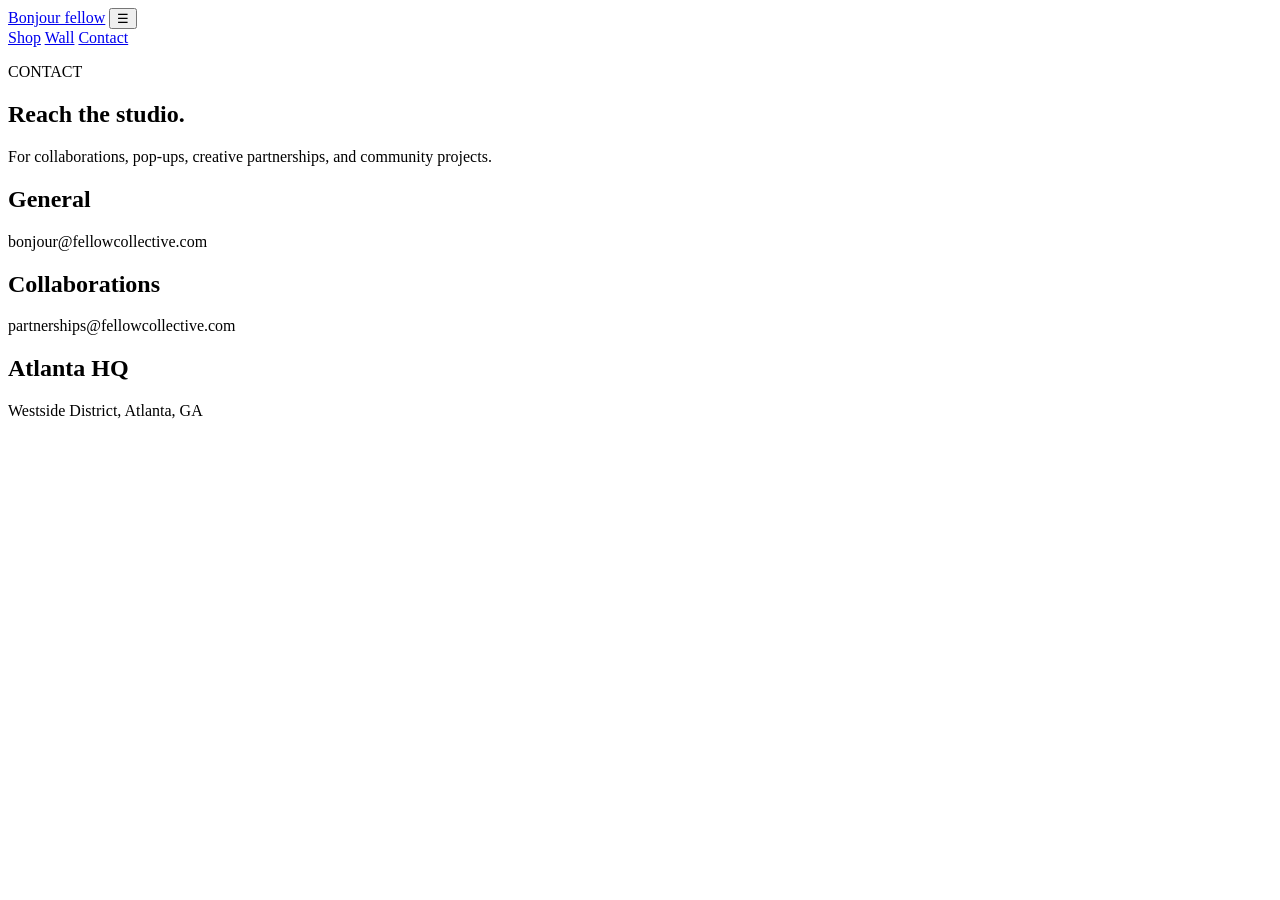
==== contact.html @ 2f8e6864 "Merge pull request #2 from callonmarc/codex/remove-about-page-completely Remove About page and navig" ====
<!DOCTYPE html>
<html lang="en">
<head>
  <meta charset="UTF-8" />
  <meta name="viewport" content="width=device-width, initial-scale=1.0" />
  <title>Bonjour fellow | Contact</title>
  <link rel="preconnect" href="https://fonts.googleapis.com" />
  <link rel="preconnect" href="https://fonts.gstatic.com" crossorigin />
  <link href="https://fonts.googleapis.com/css2?family=Bebas+Neue&family=Inter:wght@400;500;600;700;800&display=swap" rel="stylesheet" />
  <link rel="stylesheet" href="style.css" />
</head>
<body>
  <div class="texture-layer texture-layer--noise" aria-hidden="true"></div>
  <div class="texture-layer texture-layer--paint" aria-hidden="true"></div>

  <header class="site-header">
    <a href="index.html" class="brand-mark">Bonjour fellow</a>
    <button class="menu-toggle" aria-expanded="false" aria-label="Toggle menu">☰</button>
    <nav class="site-nav">
      <a href="shop.html">Shop</a>
      <a href="wall.html">Wall</a>
      <a href="contact.html" class="active">Contact</a>
    </nav>
  </header>

  <main class="inner-page">
    <!-- Contact section -->
    <section class="page-intro">
      <p class="eyebrow">CONTACT</p>
      <h1>Reach the studio.</h1>
      <p>For collaborations, pop-ups, creative partnerships, and community projects.</p>
    </section>

    <section class="contact-layout">
      <article class="contact-card">
        <h2>General</h2>
        <p>bonjour@fellowcollective.com</p>
      </article>
      <article class="contact-card">
        <h2>Collaborations</h2>
        <p>partnerships@fellowcollective.com</p>
      </article>
      <article class="contact-card">
        <h2>Atlanta HQ</h2>
        <p>Westside District, Atlanta, GA</p>
      </article>
    </section>
  </main>

  <script src="script.js"></script>
</body>
</html>
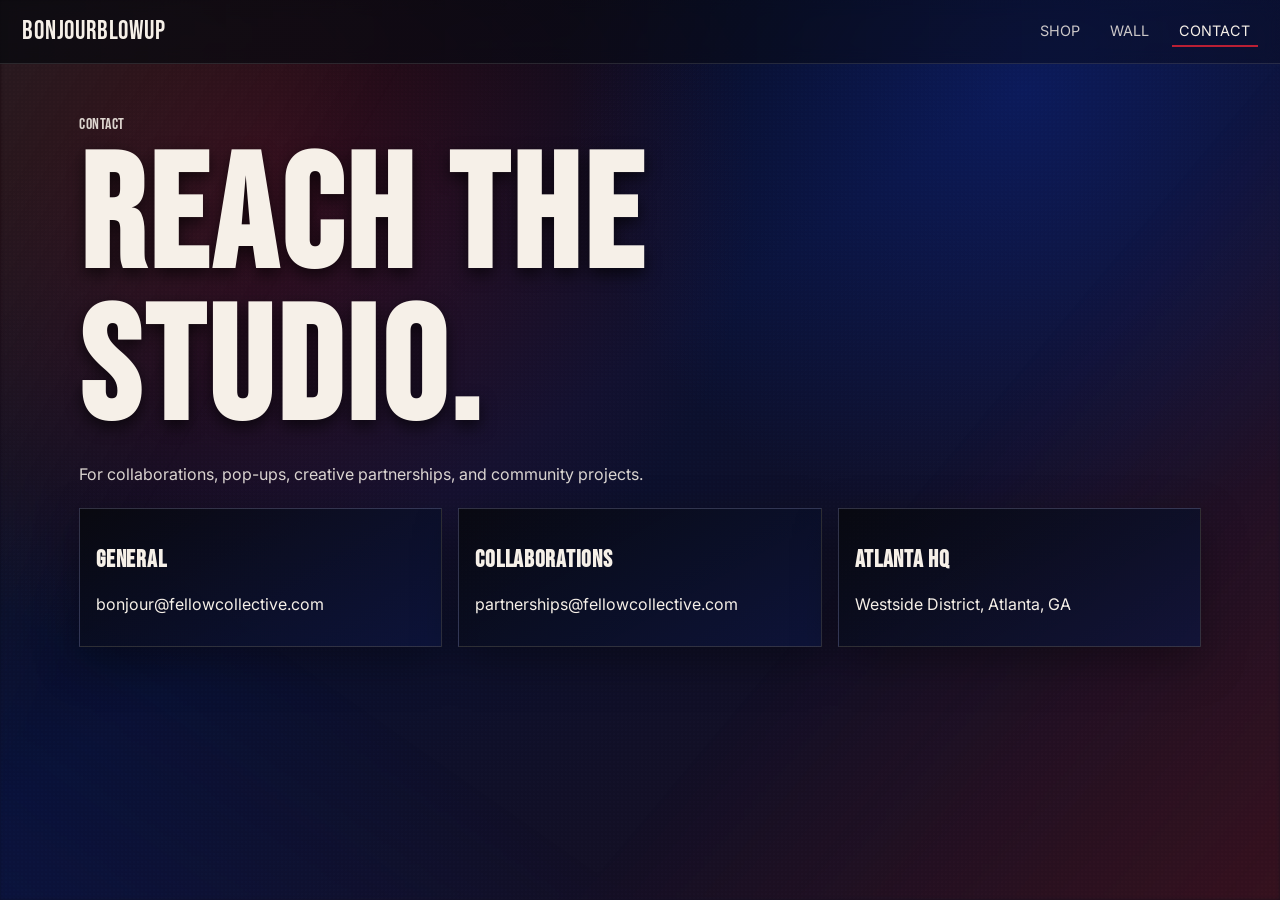
==== commit 6358fe62: "Merge pull request #4 from callonmarc/codex/update-website-name-and-content Rebrand to bonjourblowup" ====
--- a/contact.html
+++ b/contact.html
@@ -3,7 +3,7 @@
 <head>
   <meta charset="UTF-8" />
   <meta name="viewport" content="width=device-width, initial-scale=1.0" />
-  <title>Bonjour fellow | Contact</title>
+  <title>bonjourblowup | Contact</title>
   <link rel="preconnect" href="https://fonts.googleapis.com" />
   <link rel="preconnect" href="https://fonts.gstatic.com" crossorigin />
   <link href="https://fonts.googleapis.com/css2?family=Bebas+Neue&family=Inter:wght@400;500;600;700;800&display=swap" rel="stylesheet" />
@@ -14,7 +14,7 @@
   <div class="texture-layer texture-layer--paint" aria-hidden="true"></div>
 
   <header class="site-header">
-    <a href="index.html" class="brand-mark">Bonjour fellow</a>
+    <a href="index.html" class="brand-mark">bonjourblowup</a>
     <button class="menu-toggle" aria-expanded="false" aria-label="Toggle menu">☰</button>
     <nav class="site-nav">
       <a href="shop.html">Shop</a>
--- a/style.css
+++ b/style.css
@@ -0,0 +1,568 @@
+/* =========================================
+   bonjourblowup - Global Design System
+========================================= */
+:root {
+  --blue: #0b1f79;
+  --blue-deep: #08134a;
+  --cream: #f6f0e8;
+  --red: #ba1f34;
+  --black: #0a0a0d;
+  --ink: #111320;
+  --shadow: 0 16px 40px rgba(0, 0, 0, 0.35);
+}
+
+* {
+  box-sizing: border-box;
+}
+
+body {
+  margin: 0;
+  color: var(--cream);
+  font-family: "Inter", sans-serif;
+  background:
+    radial-gradient(circle at 20% 20%, rgba(186, 31, 52, 0.25), transparent 40%),
+    radial-gradient(circle at 80% 10%, rgba(14, 42, 155, 0.4), transparent 35%),
+    linear-gradient(145deg, #040509 10%, #0a102f 45%, #1c0f1a 100%);
+  min-height: 100vh;
+  overflow-x: hidden;
+}
+
+h1,
+h2,
+h3,
+.brand-mark,
+.eyebrow,
+.tag,
+.btn {
+  font-family: "Bebas Neue", sans-serif;
+  letter-spacing: 0.03em;
+}
+
+a {
+  color: inherit;
+  text-decoration: none;
+}
+
+/* =========================================
+   Global layered textures
+========================================= */
+.texture-layer {
+  position: fixed;
+  inset: 0;
+  pointer-events: none;
+  z-index: -2;
+}
+
+.texture-layer--noise {
+  z-index: -1;
+  opacity: 0.18;
+  background-image: radial-gradient(rgba(255, 255, 255, 0.25) 0.8px, transparent 0.8px);
+  background-size: 4px 4px;
+  mix-blend-mode: soft-light;
+}
+
+.texture-layer--paint {
+  background:
+    linear-gradient(120deg, rgba(255, 255, 255, 0.08), transparent 25%),
+    linear-gradient(-50deg, rgba(186, 31, 52, 0.16), transparent 35%),
+    linear-gradient(35deg, rgba(11, 31, 121, 0.2), transparent 25%);
+  filter: blur(2px);
+}
+
+/* =========================================
+   Header / Navigation
+========================================= */
+.site-header {
+  position: sticky;
+  top: 0;
+  z-index: 20;
+  display: flex;
+  align-items: center;
+  justify-content: space-between;
+  padding: 1rem 1.4rem;
+  backdrop-filter: blur(8px);
+  background: linear-gradient(90deg, rgba(8, 9, 14, 0.78), rgba(9, 12, 32, 0.46));
+  border-bottom: 1px solid rgba(246, 240, 232, 0.12);
+}
+
+.brand-mark {
+  font-size: clamp(1.5rem, 2vw, 2rem);
+  text-transform: uppercase;
+}
+
+.site-nav {
+  display: flex;
+  gap: 1rem;
+  align-items: center;
+}
+
+.site-nav a {
+  opacity: 0.82;
+  text-transform: uppercase;
+  font-size: 0.9rem;
+  padding: 0.35rem 0.45rem;
+  border-bottom: 2px solid transparent;
+  transition: 0.2s ease;
+}
+
+.site-nav a:hover,
+.site-nav a.active {
+  opacity: 1;
+  border-color: var(--red);
+}
+
+.menu-toggle {
+  display: none;
+  background: transparent;
+  color: var(--cream);
+  border: 1px solid rgba(246, 240, 232, 0.35);
+  padding: 0.25rem 0.5rem;
+}
+
+/* =========================================
+   Hero section
+========================================= */
+.hero {
+  min-height: calc(100vh - 78px);
+  position: relative;
+  display: grid;
+  place-items: center;
+  padding: 3rem 1.25rem;
+  overflow: hidden;
+}
+
+.hero-content {
+  max-width: 880px;
+  text-align: center;
+  position: relative;
+  z-index: 3;
+}
+
+.eyebrow {
+  color: rgba(246, 240, 232, 0.86);
+  font-size: 1rem;
+  margin: 0 0 0.6rem;
+}
+
+.hero h1,
+.page-intro h1 {
+  margin: 0;
+  text-transform: uppercase;
+  font-size: clamp(3.8rem, 14vw, 10rem);
+  line-height: 0.95;
+  text-shadow: 0 6px 16px rgba(0, 0, 0, 0.65);
+}
+
+.hero-copy {
+  margin: 1.2rem auto;
+  max-width: 680px;
+  font-size: clamp(1rem, 2.3vw, 1.22rem);
+  color: rgba(246, 240, 232, 0.95);
+}
+
+.hero-title {
+  font-size: clamp(2rem, 8vw, 4.5rem) !important;
+}
+
+.hero-art {
+  position: absolute;
+  width: clamp(220px, 26vw, 380px);
+  opacity: 0.28;
+  filter: saturate(0) contrast(1.2) brightness(1.5);
+  mix-blend-mode: screen;
+  transform: rotate(-8deg);
+}
+
+.hero-art img {
+  width: 100%;
+  display: block;
+}
+
+.hero-art--left {
+  left: -2%;
+  bottom: 10%;
+}
+
+.hero-art--right {
+  right: -4%;
+  top: 13%;
+  transform: rotate(12deg);
+}
+
+/* =========================================
+   Buttons and shared sections
+========================================= */
+.cta-row {
+  margin-top: 1.5rem;
+  display: flex;
+  flex-wrap: wrap;
+  justify-content: center;
+  gap: 0.75rem;
+}
+
+.btn {
+  display: inline-block;
+  font-size: 1.1rem;
+  letter-spacing: 0.06em;
+  text-transform: uppercase;
+  padding: 0.7rem 1.1rem;
+  border: 1px solid transparent;
+  transition: transform 0.2s ease, box-shadow 0.2s ease;
+}
+
+.btn:hover {
+  transform: translateY(-2px);
+}
+
+.btn--solid {
+  background: linear-gradient(110deg, var(--red), #8b1224 60%);
+  border-color: rgba(255, 255, 255, 0.2);
+  box-shadow: var(--shadow);
+}
+
+.btn--outline {
+  border-color: rgba(246, 240, 232, 0.6);
+  background: rgba(11, 31, 121, 0.24);
+}
+
+.btn--ghost {
+  background: rgba(0, 0, 0, 0.45);
+  border-color: rgba(186, 31, 52, 0.72);
+}
+
+.section-wrap,
+.inner-page {
+  max-width: 1160px;
+  margin: 0 auto;
+  padding: 2rem 1.2rem 3rem;
+}
+
+.statement-grid {
+  display: grid;
+  grid-template-columns: repeat(12, 1fr);
+  gap: 1rem;
+}
+
+.statement-block {
+  border: 1px solid rgba(246, 240, 232, 0.18);
+  padding: 1.15rem;
+  background:
+    linear-gradient(135deg, rgba(8, 14, 45, 0.82), rgba(0, 0, 0, 0.65)),
+    repeating-linear-gradient(
+      90deg,
+      rgba(255, 255, 255, 0.02),
+      rgba(255, 255, 255, 0.02) 1px,
+      transparent 1px,
+      transparent 6px
+    );
+  box-shadow: var(--shadow);
+}
+
+.statement-block--main {
+  grid-column: span 6;
+}
+
+.statement-block--accent,
+.statement-block--message {
+  grid-column: span 3;
+}
+
+.tag {
+  margin: 0;
+  color: rgba(246, 240, 232, 0.74);
+  font-size: 1rem;
+}
+
+.statement-block h2,
+.statement-block h3 {
+  font-size: clamp(1.8rem, 4vw, 2.5rem);
+  margin: 0.45rem 0 0.8rem;
+}
+
+.inline-link {
+  color: #ff6d81;
+  text-transform: uppercase;
+  font-size: 0.85rem;
+}
+
+/* =========================================
+   Ticker and inner pages
+========================================= */
+.ticker {
+  overflow: hidden;
+  border-block: 1px solid rgba(246, 240, 232, 0.24);
+  margin-bottom: 2rem;
+}
+
+.ticker-track {
+  display: flex;
+  gap: 2.2rem;
+  text-transform: uppercase;
+  letter-spacing: 0.08em;
+  font-family: "Bebas Neue", sans-serif;
+  font-size: 1.4rem;
+  color: rgba(246, 240, 232, 0.9);
+  padding: 0.7rem 0;
+  width: max-content;
+  animation: scrollTicker 18s linear infinite;
+}
+
+@keyframes scrollTicker {
+  from { transform: translateX(0); }
+  to { transform: translateX(-50%); }
+}
+
+.page-intro {
+  margin-top: 1.2rem;
+  max-width: 850px;
+}
+
+.page-intro p {
+  color: rgba(246, 240, 232, 0.88);
+}
+
+.editorial-columns,
+.product-grid,
+.contact-layout {
+  display: grid;
+  grid-template-columns: repeat(3, 1fr);
+  gap: 1rem;
+  margin-top: 1.5rem;
+}
+
+.editorial-columns article,
+.product-tile,
+.contact-card,
+.wall-form,
+.note {
+  background: linear-gradient(150deg, rgba(7, 8, 12, 0.84), rgba(13, 21, 62, 0.78));
+  border: 1px solid rgba(246, 240, 232, 0.16);
+  box-shadow: var(--shadow);
+}
+
+.editorial-columns article,
+.product-tile,
+.contact-card {
+  padding: 1rem;
+}
+
+.quote-banner {
+  margin-top: 1.4rem;
+  background: linear-gradient(90deg, rgba(186, 31, 52, 0.35), rgba(11, 31, 121, 0.3));
+  border: 1px solid rgba(246, 240, 232, 0.2);
+  padding: 1rem;
+  text-transform: uppercase;
+  font-family: "Bebas Neue", sans-serif;
+  font-size: 2rem;
+}
+
+.product-status {
+  display: inline-block;
+  font-size: 0.75rem;
+  text-transform: uppercase;
+  letter-spacing: 0.1em;
+  color: #ffd8de;
+  background: rgba(186, 31, 52, 0.5);
+  padding: 0.2rem 0.5rem;
+}
+
+/* =========================================
+   Rebuilt shop page
+========================================= */
+.shop-page {
+  max-width: 1200px;
+}
+
+.france-flag-shop {
+  margin-top: 1.2rem;
+  padding: clamp(1rem, 2vw, 1.5rem);
+  border: 1px solid rgba(246, 240, 232, 0.22);
+  box-shadow: var(--shadow);
+  background: linear-gradient(
+    90deg,
+    rgba(11, 31, 121, 0.82) 0%,
+    rgba(11, 31, 121, 0.82) 33.333%,
+    rgba(246, 240, 232, 0.92) 33.333%,
+    rgba(246, 240, 232, 0.92) 66.666%,
+    rgba(186, 31, 52, 0.85) 66.666%,
+    rgba(186, 31, 52, 0.85) 100%
+  );
+  display: grid;
+  grid-template-columns: repeat(3, minmax(0, 1fr));
+  gap: 1rem;
+}
+
+.shirt-placeholder {
+  min-height: 220px;
+  display: grid;
+  place-items: center;
+  text-transform: uppercase;
+  font-family: "Bebas Neue", sans-serif;
+  letter-spacing: 0.08em;
+  font-size: 1.3rem;
+  color: #f6f0e8;
+  border: 1px dashed rgba(246, 240, 232, 0.6);
+  background: rgba(8, 9, 14, 0.56);
+}
+
+/* =========================================
+   Community wall
+========================================= */
+.wall-layout {
+  display: grid;
+  grid-template-columns: minmax(280px, 370px) 1fr;
+  gap: 1rem;
+  align-items: start;
+}
+
+.wall-form {
+  padding: 1rem;
+  position: sticky;
+  top: 90px;
+}
+
+.wall-form h2 {
+  margin-top: 0;
+  font-size: 2rem;
+}
+
+.wall-form label {
+  display: block;
+  margin: 0.8rem 0 0.3rem;
+  font-size: 0.85rem;
+  text-transform: uppercase;
+}
+
+.wall-form textarea,
+.wall-form input {
+  width: 100%;
+  border: 1px solid rgba(246, 240, 232, 0.3);
+  background: rgba(0, 0, 0, 0.35);
+  color: var(--cream);
+  padding: 0.65rem;
+}
+
+.note-wall {
+  display: grid;
+  grid-template-columns: repeat(auto-fill, minmax(180px, 1fr));
+  gap: 0.8rem;
+}
+
+.note {
+  min-height: 160px;
+  padding: 0.9rem;
+  transform: rotate(var(--tilt, -1deg));
+  position: relative;
+}
+
+.note::before {
+  content: "";
+  position: absolute;
+  top: -8px;
+  left: 50%;
+  width: 28px;
+  height: 10px;
+  transform: translateX(-50%) rotate(-4deg);
+  background: rgba(246, 240, 232, 0.65);
+}
+
+.note p {
+  margin: 0;
+}
+
+.note-footer {
+  margin-top: 1rem;
+  font-size: 0.8rem;
+  opacity: 0.8;
+}
+
+/* =========================================
+   Responsive design
+========================================= */
+@media (max-width: 900px) {
+  .statement-block--main,
+  .statement-block--accent,
+  .statement-block--message,
+  .editorial-columns,
+  .product-grid,
+  .contact-layout {
+    grid-column: auto;
+    grid-template-columns: 1fr;
+  }
+
+  .statement-grid {
+    grid-template-columns: 1fr;
+  }
+
+  .france-flag-shop {
+    grid-template-columns: 1fr;
+  }
+
+  .wall-layout {
+    grid-template-columns: 1fr;
+  }
+
+  .wall-form {
+    position: relative;
+    top: 0;
+  }
+
+  .hero-art {
+    opacity: 0.16;
+  }
+
+  .site-nav {
+    display: none;
+    position: absolute;
+    right: 1rem;
+    top: 63px;
+    flex-direction: column;
+    background: rgba(5, 7, 16, 0.96);
+    border: 1px solid rgba(246, 240, 232, 0.2);
+    padding: 0.75rem;
+  }
+
+  .site-nav.is-open {
+    display: flex;
+  }
+
+  .menu-toggle {
+    display: inline-block;
+  }
+}
+
+
+/* =========================================
+   Gallery page
+========================================= */
+.gallery-grid {
+  display: grid;
+  grid-template-columns: repeat(3, minmax(0, 1fr));
+  gap: 1rem;
+  margin-top: 1.5rem;
+}
+
+.gallery-tile {
+  padding: 1rem;
+  background: linear-gradient(150deg, rgba(7, 8, 12, 0.84), rgba(13, 21, 62, 0.78));
+  border: 1px solid rgba(246, 240, 232, 0.16);
+  box-shadow: var(--shadow);
+}
+
+.gallery-placeholder {
+  min-height: 180px;
+  display: grid;
+  place-items: center;
+  border: 1px dashed rgba(246, 240, 232, 0.42);
+  background: linear-gradient(135deg, rgba(11, 31, 121, 0.22), rgba(186, 31, 52, 0.22));
+  color: rgba(246, 240, 232, 0.88);
+  font-family: "Bebas Neue", sans-serif;
+  letter-spacing: 0.08em;
+  font-size: 1.2rem;
+}
+
+@media (max-width: 900px) {
+  .gallery-grid {
+    grid-template-columns: 1fr;
+  }
+}
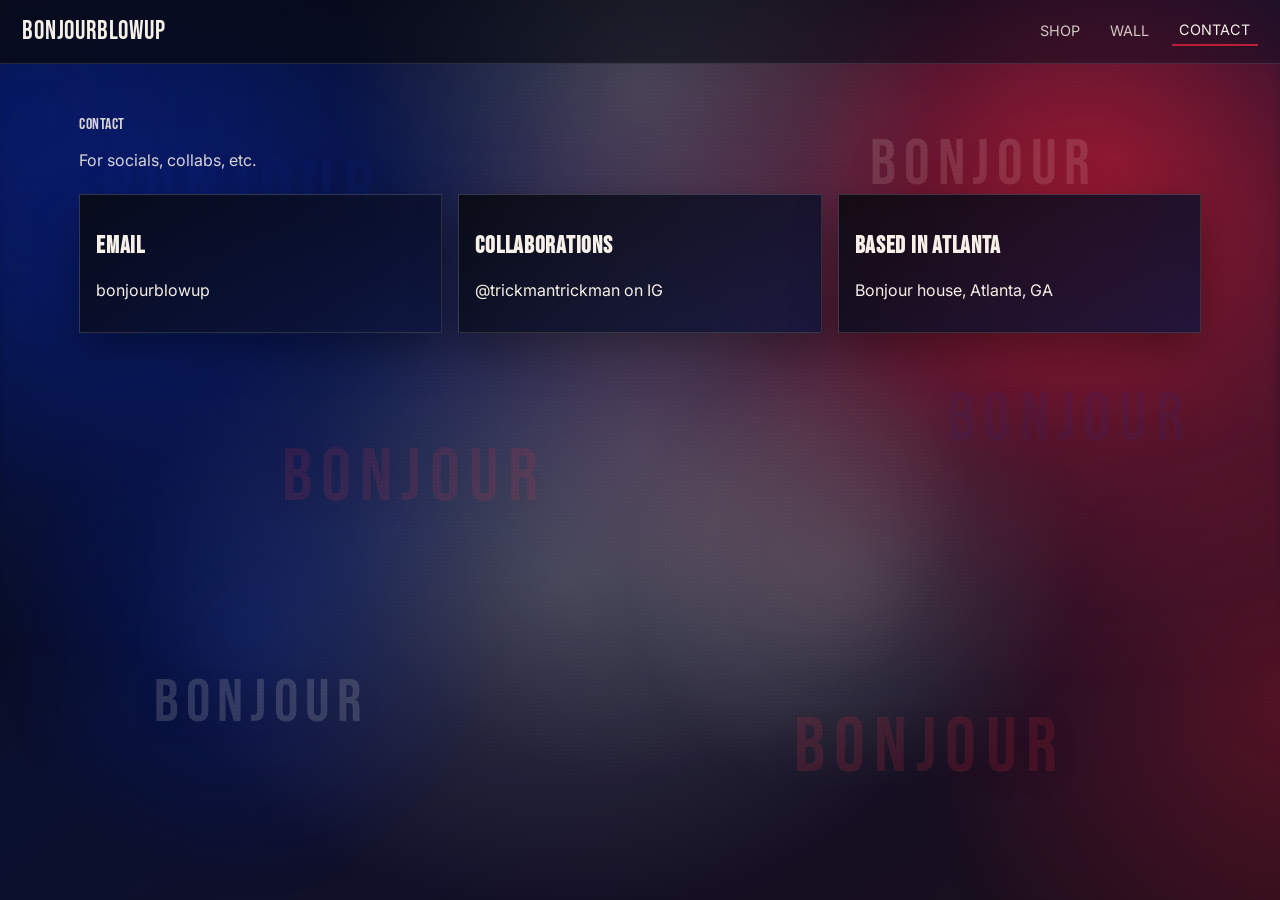
==== commit dee25e2a: "Update contact.html" ====
--- a/contact.html
+++ b/contact.html
@@ -27,22 +27,21 @@
     <!-- Contact section -->
     <section class="page-intro">
       <p class="eyebrow">CONTACT</p>
-      <h1>Reach the studio.</h1>
-      <p>For collaborations, pop-ups, creative partnerships, and community projects.</p>
+      <p>For socials, collabs, etc.</p>
     </section>
 
     <section class="contact-layout">
       <article class="contact-card">
-        <h2>General</h2>
-        <p>bonjour@fellowcollective.com</p>
+        <h2>email</h2>
+        <p>bonjourblowup</p>
       </article>
       <article class="contact-card">
         <h2>Collaborations</h2>
-        <p>partnerships@fellowcollective.com</p>
+        <p>@trickmantrickman on IG</p>
       </article>
       <article class="contact-card">
-        <h2>Atlanta HQ</h2>
-        <p>Westside District, Atlanta, GA</p>
+        <h2>Based in Atlanta</h2>
+        <p>Bonjour house, Atlanta, GA</p>
       </article>
     </section>
   </main>
--- a/style.css
+++ b/style.css
@@ -15,16 +15,36 @@
   box-sizing: border-box;
 }
 
+html {
+  scroll-behavior: smooth;
+}
+
 body {
   margin: 0;
   color: var(--cream);
   font-family: "Inter", sans-serif;
   background:
-    radial-gradient(circle at 20% 20%, rgba(186, 31, 52, 0.25), transparent 40%),
-    radial-gradient(circle at 80% 10%, rgba(14, 42, 155, 0.4), transparent 35%),
+    radial-gradient(circle at 12% 22%, rgba(14, 42, 155, 0.46), transparent 36%),
+    radial-gradient(circle at 50% 50%, rgba(246, 240, 232, 0.16), transparent 42%),
+    radial-gradient(circle at 86% 18%, rgba(186, 31, 52, 0.42), transparent 34%),
     linear-gradient(145deg, #040509 10%, #0a102f 45%, #1c0f1a 100%);
   min-height: 100vh;
   overflow-x: hidden;
+  position: relative;
+}
+
+body.overlay-open {
+  overflow: hidden;
+}
+
+body.home-page > *:not(.entry-overlay) {
+  transition: filter 0.75s cubic-bezier(0.22, 1, 0.36, 1), opacity 0.45s ease;
+}
+
+body.home-page.pre-entry > *:not(.entry-overlay) {
+  filter: blur(8px);
+  pointer-events: none;
+  user-select: none;
 }
 
 h1,
@@ -43,6 +63,23 @@
   text-decoration: none;
 }
 
+body::before {
+  content: "";
+  position: fixed;
+  inset: -8%;
+  z-index: -4;
+  pointer-events: none;
+  background:
+    radial-gradient(circle at 8% 18%, rgba(11, 31, 121, 0.52), transparent 24%),
+    radial-gradient(circle at 24% 68%, rgba(11, 31, 121, 0.44), transparent 19%),
+    radial-gradient(circle at 50% 16%, rgba(246, 240, 232, 0.3), transparent 26%),
+    radial-gradient(circle at 64% 62%, rgba(246, 240, 232, 0.18), transparent 20%),
+    radial-gradient(circle at 79% 26%, rgba(186, 31, 52, 0.48), transparent 20%),
+    radial-gradient(circle at 94% 74%, rgba(186, 31, 52, 0.35), transparent 24%);
+  filter: blur(14px) saturate(1.15);
+  opacity: 0.95;
+}
+
 /* =========================================
    Global layered textures
 ========================================= */
@@ -63,10 +100,49 @@
 
 .texture-layer--paint {
   background:
-    linear-gradient(120deg, rgba(255, 255, 255, 0.08), transparent 25%),
-    linear-gradient(-50deg, rgba(186, 31, 52, 0.16), transparent 35%),
-    linear-gradient(35deg, rgba(11, 31, 121, 0.2), transparent 25%);
-  filter: blur(2px);
+    radial-gradient(ellipse at 12% 25%, rgba(11, 31, 121, 0.36) 0%, rgba(11, 31, 121, 0) 46%),
+    radial-gradient(ellipse at 44% 64%, rgba(246, 240, 232, 0.18) 0%, rgba(246, 240, 232, 0) 42%),
+    radial-gradient(ellipse at 82% 34%, rgba(186, 31, 52, 0.36) 0%, rgba(186, 31, 52, 0) 46%);
+  filter: blur(4px);
+}
+
+.floating-bonjour-layer {
+  position: fixed;
+  inset: 0;
+  pointer-events: none;
+  z-index: -3;
+  overflow: hidden;
+}
+
+.floating-bonjour {
+  position: absolute;
+  font-family: "Bebas Neue", sans-serif;
+  letter-spacing: 0.12em;
+  text-transform: uppercase;
+  opacity: 0.28;
+  filter: blur(0.25px);
+  text-shadow: 0 8px 26px rgba(0, 0, 0, 0.45);
+  animation: bonjourFloat var(--duration, 18s) ease-in-out infinite;
+  animation-delay: var(--delay, 0s);
+}
+
+.floating-bonjour:nth-child(3n + 1) {
+  color: rgba(11, 31, 121, 0.72);
+}
+
+.floating-bonjour:nth-child(3n + 2) {
+  color: rgba(246, 240, 232, 0.56);
+}
+
+.floating-bonjour:nth-child(3n + 3) {
+  color: rgba(186, 31, 52, 0.72);
+}
+
+@keyframes bonjourFloat {
+  0%, 100% { transform: translate3d(0, 0, 0) rotate(-2deg); }
+  25% { transform: translate3d(18px, -24px, 0) rotate(0.5deg); }
+  50% { transform: translate3d(-14px, -50px, 0) rotate(2deg); }
+  75% { transform: translate3d(-22px, -20px, 0) rotate(-1.5deg); }
 }
 
 /* =========================================
@@ -102,13 +178,14 @@
   font-size: 0.9rem;
   padding: 0.35rem 0.45rem;
   border-bottom: 2px solid transparent;
-  transition: 0.2s ease;
+  transition: color 0.35s ease, border-color 0.35s ease, opacity 0.35s ease, transform 0.35s ease;
 }
 
 .site-nav a:hover,
 .site-nav a.active {
   opacity: 1;
   border-color: var(--red);
+  transform: translateY(-1px);
 }
 
 .menu-toggle {
@@ -190,6 +267,360 @@
 }
 
 /* =========================================
+   Entry overlay
+========================================= */
+.entry-overlay {
+  position: fixed;
+  inset: 0;
+  z-index: 60;
+  display: grid;
+  place-items: center;
+  padding: 1rem;
+  background:
+    radial-gradient(circle at 50% 10%, rgba(246, 240, 232, 0.18), transparent 48%),
+    radial-gradient(circle at 15% 80%, rgba(186, 31, 52, 0.25), transparent 42%),
+    radial-gradient(circle at 80% 25%, rgba(11, 31, 121, 0.34), transparent 46%),
+    rgba(5, 6, 12, 0.72);
+  backdrop-filter: blur(5px);
+  opacity: 1;
+  visibility: visible;
+  overflow: hidden;
+  transition: opacity 0.7s ease, visibility 0.7s ease;
+}
+
+.entry-overlay::before,
+.entry-overlay::after {
+  content: "";
+  position: absolute;
+  inset: -20%;
+  pointer-events: none;
+  mix-blend-mode: screen;
+}
+
+.entry-overlay::before {
+  background:
+    conic-gradient(
+      from 40deg,
+      rgba(246, 240, 232, 0),
+      rgba(246, 240, 232, 0.24),
+      rgba(11, 31, 121, 0.1),
+      rgba(186, 31, 52, 0.2),
+      rgba(246, 240, 232, 0)
+    );
+  animation: overlaySweep 6s linear infinite;
+  opacity: 0.65;
+}
+
+.entry-overlay::after {
+  background-image: radial-gradient(rgba(255, 255, 255, 0.24) 0.8px, transparent 0.8px);
+  background-size: 4px 4px;
+  animation: overlayNoise 0.3s steps(3, end) infinite;
+  opacity: 0.2;
+}
+
+.entry-overlay.is-hidden {
+  opacity: 0;
+  visibility: hidden;
+  pointer-events: none;
+}
+
+.entry-overlay__panel {
+  position: relative;
+  width: min(96vw, 1500px);
+  height: min(94vh, 980px);
+  isolation: isolate;
+  padding: 0 0 1.1rem;
+  transform: scale(0.88) translateY(32px) rotateX(6deg);
+  opacity: 0;
+  animation: enterPanel 0.9s cubic-bezier(0.2, 0.9, 0.2, 1.06) forwards;
+}
+
+.entry-overlay__popups {
+  position: relative;
+  width: 100%;
+  height: 100%;
+}
+
+.entry-overlay__popup {
+  position: absolute;
+  top: 50%;
+  left: 50%;
+  width: min(54vw, 780px);
+  height: min(56vh, 560px);
+  object-fit: contain;
+  object-position: center;
+  border: 0;
+  background: rgba(8, 9, 15, 0.68);
+  padding: clamp(0.2rem, 0.75vw, 0.55rem);
+  box-shadow: 0 22px 55px rgba(0, 0, 0, 0.58);
+  border: 1px solid rgba(246, 240, 232, 0.2);
+  animation: popupJitter 0.75s steps(2, end) infinite;
+}
+
+.entry-overlay__popup--1 {
+  z-index: 1;
+  transform: translate(-118%, -76%) rotate(-12deg);
+  opacity: 0.52;
+  animation-delay: -0.63s;
+}
+
+.entry-overlay__popup--2 {
+  z-index: 2;
+  transform: translate(8%, -82%) rotate(10deg);
+  opacity: 0.58;
+  animation-delay: -0.35s;
+}
+
+.entry-overlay__popup--3 {
+  z-index: 3;
+  transform: translate(-126%, -10%) rotate(-6deg);
+  opacity: 0.62;
+  animation-delay: -0.15s;
+}
+
+.entry-overlay__popup--4 {
+  z-index: 4;
+  transform: translate(20%, -18%) rotate(7deg);
+  opacity: 0.68;
+  animation-delay: -0.54s;
+}
+
+.entry-overlay__popup--5 {
+  z-index: 5;
+  transform: translate(-58%, -58%) rotate(-2deg);
+  opacity: 0.78;
+  animation-delay: -0.82s;
+}
+
+.entry-overlay__popup--6 {
+  z-index: 6;
+  transform: translate(-38%, -44%) rotate(3deg);
+  opacity: 0.96;
+  animation-delay: -0.25s;
+}
+
+.entry-overlay__actions {
+  position: absolute;
+  left: 50%;
+  bottom: clamp(0.75rem, 2.5vh, 1.8rem);
+  transform: translateX(-50%);
+  width: min(84vw, 420px);
+  margin: 0;
+  z-index: 9;
+}
+
+.entry-overlay__button {
+  position: relative;
+  overflow: hidden;
+  isolation: isolate;
+  width: 100%;
+  margin-top: 0;
+  font-size: 1.22rem;
+  letter-spacing: 0.08em;
+  border: 1px solid rgba(246, 240, 232, 0.42);
+  background:
+    linear-gradient(120deg, rgba(6, 12, 44, 0.7), rgba(186, 31, 52, 0.95) 60%, rgba(246, 240, 232, 0.18));
+  text-shadow: 0 2px 8px rgba(0, 0, 0, 0.55);
+  box-shadow:
+    inset 0 0 0 1px rgba(255, 255, 255, 0.08),
+    0 20px 34px rgba(0, 0, 0, 0.52);
+  animation: buttonHackPulse 1.4s steps(2, end) infinite;
+}
+
+.entry-overlay__button::before {
+  content: "";
+  position: absolute;
+  top: -20%;
+  left: -160%;
+  width: 65%;
+  height: 150%;
+  background: linear-gradient(110deg, transparent, rgba(255, 255, 255, 0.66), transparent);
+  transform: skewX(-18deg);
+  transition: left 0.65s cubic-bezier(0.22, 1, 0.36, 1);
+  z-index: -1;
+}
+
+.entry-overlay__button:hover::before,
+.entry-overlay__button:focus-visible::before {
+  left: 150%;
+}
+
+.entry-overlay__button:focus-visible {
+  outline: 2px solid rgba(246, 240, 232, 0.9);
+  outline-offset: 2px;
+}
+
+.entry-overlay.is-closing .entry-overlay__button {
+  animation: buttonBurst 0.55s ease-out forwards;
+}
+
+.entry-overlay.is-closing .entry-overlay__panel,
+.entry-overlay.is-closing .entry-overlay__actions {
+  animation: leavePanel 0.75s cubic-bezier(0.17, 0.84, 0.44, 1) forwards;
+}
+
+@keyframes enterPanel {
+  from {
+    transform: perspective(900px) scale(0.86) translateY(42px) rotateX(9deg);
+    opacity: 0;
+    filter: blur(8px);
+  }
+  to {
+    transform: perspective(900px) scale(1) translateY(0) rotateX(0deg);
+    opacity: 1;
+    filter: blur(0);
+  }
+}
+
+@keyframes leavePanel {
+  from {
+    transform: perspective(900px) scale(1) translateY(0) rotateX(0deg);
+    opacity: 1;
+  }
+  to {
+    transform: perspective(900px) scale(1.08) translateY(-24px) rotateX(-6deg);
+    opacity: 0;
+  }
+}
+
+@keyframes buttonBurst {
+  from {
+    transform: scale(1);
+    filter: saturate(1);
+  }
+  to {
+    transform: scale(1.04);
+    filter: saturate(1.2) brightness(1.08);
+  }
+}
+
+@keyframes overlaySweep {
+  from {
+    transform: rotate(0deg) scale(1.05);
+  }
+  to {
+    transform: rotate(360deg) scale(1.05);
+  }
+}
+
+@keyframes overlayNoise {
+  from {
+    transform: translate3d(0, 0, 0);
+  }
+  to {
+    transform: translate3d(-1%, 1%, 0);
+  }
+}
+
+@keyframes ghostImageHack {
+  0%, 62% {
+    opacity: 0;
+    transform: translate3d(0, 0, 0) scale(1);
+  }
+  67% {
+    opacity: 0.42;
+    transform: translate3d(8px, -6px, 0) scale(1.02);
+  }
+  72% {
+    opacity: 0;
+    transform: translate3d(0, 0, 0) scale(1);
+  }
+  79% {
+    opacity: 0.35;
+    transform: translate3d(-10px, 7px, 0) scale(0.99);
+  }
+  100% {
+    opacity: 0;
+    transform: translate3d(0, 0, 0) scale(1);
+  }
+}
+
+@keyframes popupJitter {
+  0%,
+  100% {
+    filter: saturate(1) contrast(1);
+  }
+
+  50% {
+    filter: saturate(1.12) contrast(1.08);
+  }
+}
+
+@keyframes buttonHackPulse {
+  0%, 70%, 100% {
+    transform: translateY(0);
+    filter: saturate(1);
+  }
+  74% {
+    transform: translateY(-1px) translateX(1px);
+    filter: saturate(1.35) contrast(1.1);
+  }
+  78% {
+    transform: translateY(1px) translateX(-1px);
+    filter: saturate(0.85) contrast(1.25);
+  }
+}
+
+@media (max-width: 900px) {
+  .entry-overlay__panel {
+    width: min(96vw, 700px);
+    height: min(92vh, 740px);
+  }
+
+  .entry-overlay__popup {
+    width: min(62vw, 330px);
+    height: min(38vh, 260px);
+  }
+
+  .entry-overlay__popup--1 {
+    transform: translate(-92%, -86%) rotate(-10deg);
+  }
+
+  .entry-overlay__popup--2 {
+    transform: translate(-14%, -90%) rotate(8deg);
+  }
+
+  .entry-overlay__popup--3 {
+    transform: translate(-94%, -28%) rotate(-5deg);
+  }
+
+  .entry-overlay__popup--4 {
+    transform: translate(-10%, -26%) rotate(6deg);
+  }
+
+  .entry-overlay__popup--5 {
+    transform: translate(-58%, -55%) rotate(-2deg);
+  }
+
+  .entry-overlay__popup--6 {
+    transform: translate(-44%, -50%) rotate(2deg);
+  }
+
+  .entry-overlay__actions {
+    width: min(88vw, 360px);
+    bottom: 0.85rem;
+  }
+
+  .entry-overlay__button {
+    font-size: 1.05rem;
+    padding: 0.6rem 0.9rem;
+  }
+}
+
+@media (prefers-reduced-motion: reduce) {
+  .entry-overlay,
+  .entry-overlay__panel,
+  .entry-overlay__popup,
+  .entry-overlay__actions,
+  .entry-overlay__button,
+  .entry-overlay::before,
+  .entry-overlay::after {
+    animation: none !important;
+    transition-duration: 0.01ms !important;
+  }
+}
+
+/* =========================================
    Buttons and shared sections
 ========================================= */
 .cta-row {
@@ -207,11 +638,12 @@
   text-transform: uppercase;
   padding: 0.7rem 1.1rem;
   border: 1px solid transparent;
-  transition: transform 0.2s ease, box-shadow 0.2s ease;
+  transition: transform 0.35s cubic-bezier(0.22, 1, 0.36, 1), box-shadow 0.35s ease, filter 0.35s ease;
 }
 
 .btn:hover {
-  transform: translateY(-2px);
+  transform: translateY(-3px) scale(1.02);
+  filter: saturate(1.1);
 }
 
 .btn--solid {
@@ -375,24 +807,18 @@
 
 .france-flag-shop {
   margin-top: 1.2rem;
-  padding: clamp(1rem, 2vw, 1.5rem);
-  border: 1px solid rgba(246, 240, 232, 0.22);
-  box-shadow: var(--shadow);
-  background: linear-gradient(
-    90deg,
-    rgba(11, 31, 121, 0.82) 0%,
-    rgba(11, 31, 121, 0.82) 33.333%,
-    rgba(246, 240, 232, 0.92) 33.333%,
-    rgba(246, 240, 232, 0.92) 66.666%,
-    rgba(186, 31, 52, 0.85) 66.666%,
-    rgba(186, 31, 52, 0.85) 100%
-  );
+  padding: 0;
+  border: none;
+  box-shadow: none;
+  background: transparent;
   display: grid;
-  grid-template-columns: repeat(3, minmax(0, 1fr));
+  grid-template-columns: repeat(2, minmax(0, 1fr));
   gap: 1rem;
 }
 
 .shirt-placeholder {
+  position: relative;
+  isolation: isolate;
   min-height: 220px;
   display: grid;
   place-items: center;
@@ -401,8 +827,48 @@
   letter-spacing: 0.08em;
   font-size: 1.3rem;
   color: #f6f0e8;
-  border: 1px dashed rgba(246, 240, 232, 0.6);
-  background: rgba(8, 9, 14, 0.56);
+  border: 1px solid rgba(246, 240, 232, 0.52);
+  border-radius: 16px;
+  background: linear-gradient(160deg, rgba(8, 9, 14, 0.88), rgba(8, 15, 43, 0.8));
+  box-shadow:
+    0 0 0 1px rgba(246, 240, 232, 0.1),
+    0 18px 30px rgba(0, 0, 0, 0.35);
+  overflow: visible;
+  transition: transform 0.45s cubic-bezier(0.22, 1, 0.36, 1), box-shadow 0.45s ease;
+}
+
+.shirt-placeholder:hover {
+  transform: translateY(-6px);
+  box-shadow:
+    0 0 0 1px rgba(246, 240, 232, 0.18),
+    0 26px 38px rgba(0, 0, 0, 0.42);
+}
+
+.shirt-placeholder::before {
+  content: "";
+  position: absolute;
+  inset: -18px;
+  z-index: -2;
+  border-radius: 24px;
+  filter: blur(18px) saturate(1.2);
+  opacity: 1;
+  background:
+    radial-gradient(circle at 16% 50%, rgba(11, 31, 121, 0.95), transparent 48%),
+    radial-gradient(circle at 50% 50%, rgba(246, 240, 232, 0.66), transparent 45%),
+    radial-gradient(circle at 84% 50%, rgba(186, 31, 52, 0.95), transparent 48%);
+}
+
+.shirt-placeholder::after {
+  content: "";
+  position: absolute;
+  inset: 0;
+  z-index: -1;
+  border-radius: 16px;
+  box-shadow:
+    0 0 24px rgba(246, 240, 232, 0.2),
+    0 0 34px rgba(11, 31, 121, 0.32),
+    0 0 34px rgba(186, 31, 52, 0.32);
+  pointer-events: none;
 }
 
 /* =========================================
@@ -550,15 +1016,58 @@
 }
 
 .gallery-placeholder {
+  position: relative;
+  isolation: isolate;
   min-height: 180px;
   display: grid;
   place-items: center;
-  border: 1px dashed rgba(246, 240, 232, 0.42);
-  background: linear-gradient(135deg, rgba(11, 31, 121, 0.22), rgba(186, 31, 52, 0.22));
-  color: rgba(246, 240, 232, 0.88);
+  text-transform: uppercase;
+  border: 1px solid rgba(246, 240, 232, 0.52);
+  border-radius: 16px;
+  background: linear-gradient(160deg, rgba(8, 9, 14, 0.88), rgba(8, 15, 43, 0.8));
+  box-shadow:
+    0 0 0 1px rgba(246, 240, 232, 0.1),
+    0 18px 30px rgba(0, 0, 0, 0.35);
+  color: #f6f0e8;
   font-family: "Bebas Neue", sans-serif;
   letter-spacing: 0.08em;
-  font-size: 1.2rem;
+  font-size: 1.3rem;
+  overflow: visible;
+  transition: transform 0.45s cubic-bezier(0.22, 1, 0.36, 1), box-shadow 0.45s ease;
+}
+
+.gallery-placeholder:hover {
+  transform: translateY(-6px);
+  box-shadow:
+    0 0 0 1px rgba(246, 240, 232, 0.18),
+    0 26px 38px rgba(0, 0, 0, 0.42);
+}
+
+.gallery-placeholder::before {
+  content: "";
+  position: absolute;
+  inset: -18px;
+  z-index: -2;
+  border-radius: 24px;
+  filter: blur(18px) saturate(1.2);
+  opacity: 1;
+  background:
+    radial-gradient(circle at 16% 50%, rgba(11, 31, 121, 0.95), transparent 48%),
+    radial-gradient(circle at 50% 50%, rgba(246, 240, 232, 0.66), transparent 45%),
+    radial-gradient(circle at 84% 50%, rgba(186, 31, 52, 0.95), transparent 48%);
+}
+
+.gallery-placeholder::after {
+  content: "";
+  position: absolute;
+  inset: 0;
+  z-index: -1;
+  border-radius: 16px;
+  box-shadow:
+    0 0 24px rgba(246, 240, 232, 0.2),
+    0 0 34px rgba(11, 31, 121, 0.32),
+    0 0 34px rgba(186, 31, 52, 0.32);
+  pointer-events: none;
 }
 
 @media (max-width: 900px) {
